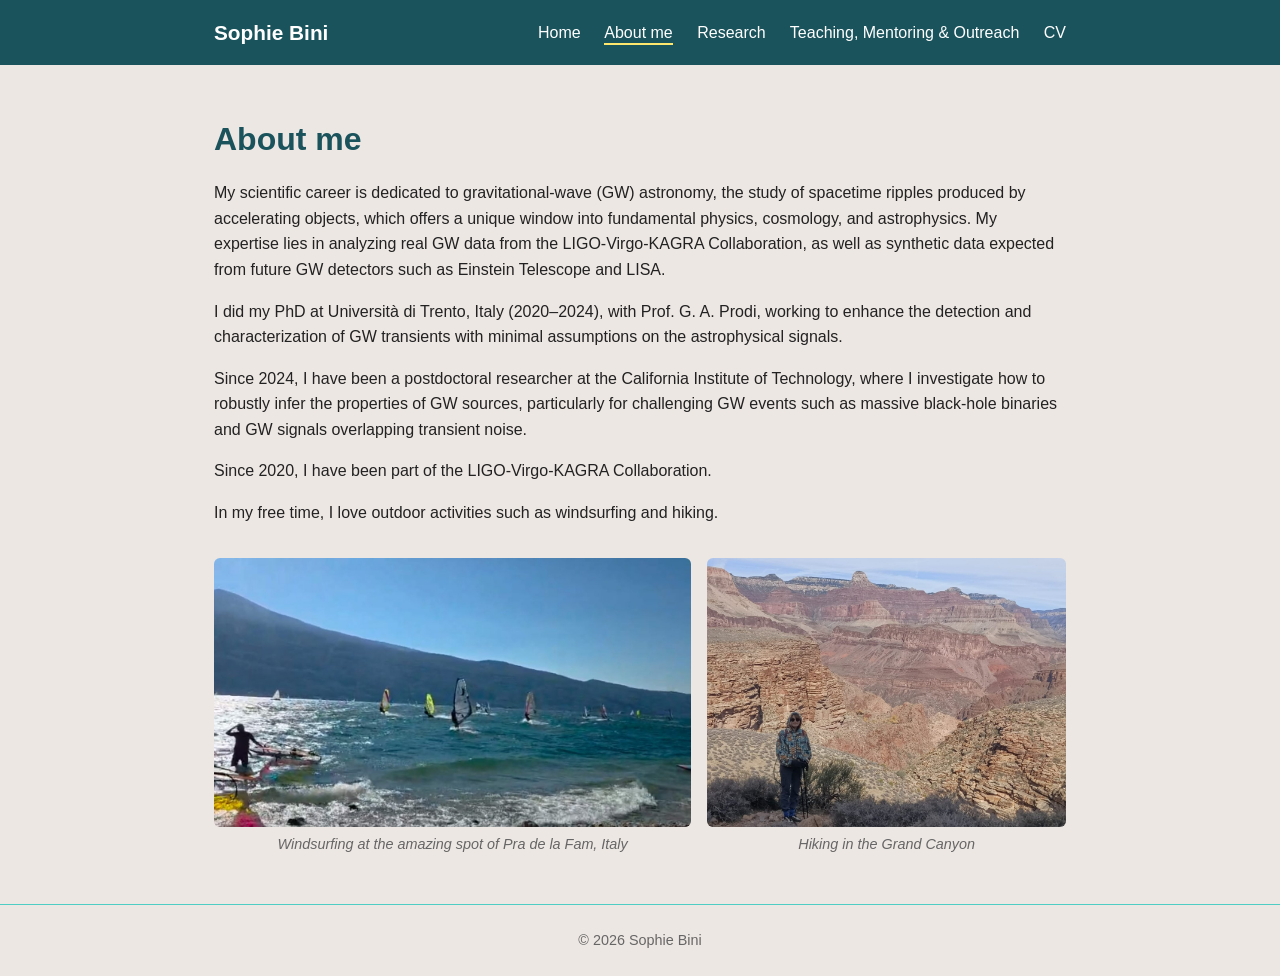
==== about.html @ 3ce2d627 "First version of personal website Co-Authored-By: Claude Opus 5.5 <noreply@anthropic.com>" ====
<!DOCTYPE html>
<html lang="en">
<head>
  <meta charset="UTF-8">
  <meta name="viewport" content="width=device-width, initial-scale=1.0">
  <title>About me &middot; Sophie Bini</title>
  <link rel="stylesheet" href="style.css">
</head>
<body>
  <header>
    <div class="nav-container">
      <a class="site-name" href="index.html">Sophie Bini</a>
      <nav>
        <a href="index.html">Home</a>
        <a href="about.html" class="active">About me</a>
        <a href="research.html">Research</a>
        <a href="teaching.html">Teaching, Mentoring &amp; Outreach</a>
        <a href="cv.html">CV</a>
      </nav>
    </div>
  </header>

  <main>
    <h1>About me</h1>

    <p>
      My scientific career is dedicated to gravitational-wave (GW) astronomy,
      the study of spacetime ripples produced by accelerating objects, which
      offers a unique window into fundamental physics, cosmology, and
      astrophysics. My expertise lies in analyzing real GW data from the
      LIGO-Virgo-KAGRA Collaboration, as well as synthetic data expected from
      future GW detectors such as Einstein Telescope and LISA.
    </p>
    <p>
      I did my PhD at Università di Trento, Italy (2020&ndash;2024), with
      Prof. G. A. Prodi, working to enhance the detection and characterization
      of GW transients with minimal assumptions on the astrophysical signals.
    </p>
    <p>
      Since 2024, I have been a postdoctoral researcher at the California
      Institute of Technology, where I investigate how to robustly infer
      the properties of GW sources, particularly for challenging GW events such
      as massive black-hole binaries and GW signals overlapping transient noise.
    </p>
    <p>Since 2020, I have been part of the LIGO-Virgo-KAGRA Collaboration.</p>
    <p>In my free time, I love outdoor activities such as windsurfing and hiking.</p>

    <div class="gallery">
      <figure style="flex: 1.77">
        <img src="images/windsurfing.jpg" alt="Windsurfers on a lake below a mountain">
        <figcaption>Windsurfing at the amazing spot of Pra de la Fam, Italy</figcaption>
      </figure>
      <figure style="flex: 1.33">
        <img src="images/grandcanyon.jpg" alt="Sophie hiking in the Grand Canyon">
        <figcaption>Hiking in the Grand Canyon</figcaption>
      </figure>
    </div>
  </main>

  <footer>&copy; 2026 Sophie Bini</footer>
</body>
</html>
---- style.css ----
/* ---------- Base ---------- */
/* Previous palette, to switch back paste these values in:
   accent #16697a, accent-mid #489fb5, accent-soft #82c0cc,
   highlight #ffa62b, bg #ede7e3 */
:root {
  --accent: #1a535c;       /* header, headings, links */
  --accent-mid: #ff6b6b;   /* link hover */
  --accent-soft: #4ecdc4;  /* borders, card stripe, menu hover */
  --highlight: #ffe66d;    /* active menu item */
  --card: #fff;            /* boxes on the page background */
  --text: #222;
  --muted: #666;
  --bg: #ede7e3;           /* page background */
  --max-width: 900px;
}

* { box-sizing: border-box; }

body {
  margin: 0;
  font-family: "Helvetica Neue", Arial, sans-serif;
  line-height: 1.6;
  color: var(--text);
  background: var(--bg);
}

a { color: var(--accent); }
a:hover { color: var(--accent-mid); }

h1, h2, h3 { color: var(--accent); line-height: 1.25; }

/* ---------- Header / navigation ---------- */
header {
  background: var(--accent);
  color: #fff;
}

.nav-container {
  max-width: var(--max-width);
  margin: 0 auto;
  padding: 1rem 1.5rem;
  display: flex;
  flex-wrap: wrap;
  align-items: center;
  justify-content: space-between;
  gap: 0.5rem;
}

.site-name {
  font-size: 1.3rem;
  font-weight: bold;
  color: #fff;
  text-decoration: none;
}

nav a {
  color: #fff;
  text-decoration: none;
  margin-left: 1.25rem;
  padding-bottom: 2px;
  border-bottom: 2px solid transparent;
}

nav a:hover { color: #fff; border-bottom-color: var(--accent-soft); }
nav a.active { border-bottom-color: var(--highlight); }

/* ---------- Page content ---------- */
main {
  max-width: var(--max-width);
  margin: 0 auto;
  padding: 2rem 1.5rem 3rem;
}

/* Welcome page hero */
.hero {
  display: flex;
  align-items: center;
  gap: 2.5rem;
  flex-wrap: wrap;
  padding: 2rem 0;
}

.hero img {
  width: 260px;
  height: auto;
  border-radius: 8px;
}

.hero-text { flex: 1; min-width: 260px; }
.hero-text h1 { margin: 0 0 1rem; font-size: 2.2rem; }

.hero-text h3 { margin: 1.5rem 0 0.25rem; }
.contacts { margin: 0; }

/* About page: photos side by side. Each figure's flex value is its image
   aspect ratio (width/height), so both photos end up the same height. */
.gallery {
  display: flex;
  gap: 1rem;
  margin-top: 2rem;
}

.gallery figure { margin: 0; }
.gallery img { width: 100%; display: block; border-radius: 6px; }

.gallery figcaption {
  margin-top: 0.4rem;
  font-size: 0.9rem;
  font-style: italic;
  color: var(--muted);
  text-align: center;
}

.note { margin-top: -0.5rem; color: var(--muted); font-style: italic; }

/* Research page: one card per topic, figure floated right */
.project {
  background: var(--card);
  border-left: 4px solid var(--accent-soft);
  border-radius: 6px;
  padding: 1.25rem 1.5rem;
  margin-bottom: 1.5rem;
  overflow: auto;
}

.project h3 { margin-top: 0; }

.project figure {
  float: right;
  width: 45%;
  margin: 0 0 1rem 1.5rem;
}

.project figure img { width: 100%; display: block; border-radius: 4px; }

.project figcaption {
  margin-top: 0.3rem;
  font-size: 0.8rem;
  color: var(--muted);
  text-align: right;
}

/* Full-width figure below the text, for wide plots */
.project figure.wide { float: none; width: 100%; margin: 1.5rem 0; }
.project figure.wide figcaption { text-align: left; font-size: 0.9rem; font-style: italic; }

/* Side-by-side plots inside a research card */
.project .gallery { margin: 1.5rem 0; }
.project .gallery figure { float: none; width: auto; margin: 0; }
.project .gallery figcaption { text-align: left; font-size: 0.85rem; font-style: italic; }

.project .more { margin-bottom: 0.25rem; font-weight: bold; }
.project ul { margin-top: 0; }

/* CV page: embedded PDF */
.cv-pdf {
  width: 100%;
  height: 85vh;
  border: 1px solid var(--accent-soft);
  border-radius: 6px;
  background: var(--card);
}

/* ---------- Footer ---------- */
footer {
  text-align: center;
  color: var(--muted);
  font-size: 0.9rem;
  padding: 1.5rem;
  border-top: 1px solid var(--accent-soft);
}

/* ---------- Small screens ---------- */
@media (max-width: 600px) {
  nav a { margin: 0 1rem 0 0; }
  .hero { justify-content: center; text-align: center; }
  .hero img { order: -1; }  /* photo above text on phones */
  .gallery { flex-direction: column; }
  .project figure { float: none; width: 100%; margin: 0 0 1rem; }
}
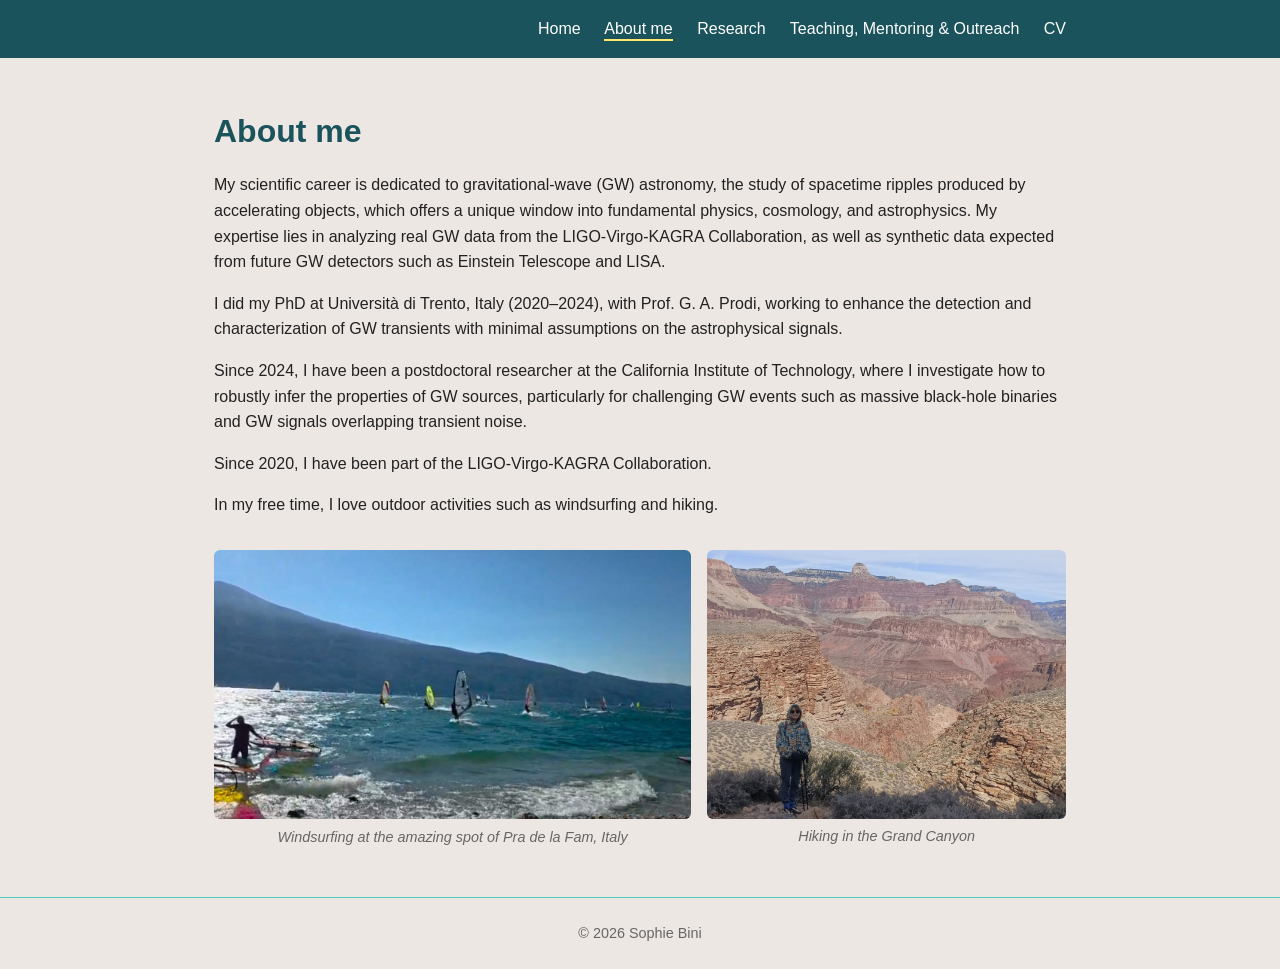
==== commit 45d2355e: "Remove name from header; show Virgo photo below panel on phones Co-Authored-By: Claude Opus 5.5 <nor" ====
--- a/about.html
+++ b/about.html
@@ -9,7 +9,6 @@
 <body>
   <header>
     <div class="nav-container">
-      <a class="site-name" href="index.html">Sophie Bini</a>
       <nav>
         <a href="index.html">Home</a>
         <a href="about.html" class="active">About me</a>
--- a/style.css
+++ b/style.css
@@ -46,12 +46,7 @@
   gap: 0.5rem;
 }
 
-.site-name {
-  font-size: 1.3rem;
-  font-weight: bold;
-  color: #fff;
-  text-decoration: none;
-}
+nav { margin-left: auto; }  /* keep menu on the right */
 
 nav a {
   color: #fff;
@@ -78,6 +73,29 @@
   gap: 2.5rem;
   flex-wrap: wrap;
   padding: 2rem 0;
+}
+
+/* Home page: Virgo photo as background, text on a translucent panel */
+body.home {
+  min-height: 100vh;
+  display: flex;
+  flex-direction: column;
+  background: var(--bg) url("images/virgo_bg.jpg") center bottom / cover no-repeat;
+}
+
+.home main { flex: 1; width: 100%; }
+
+.home .hero {
+  background: rgba(255, 255, 255, 0.9);
+  border-radius: 8px;
+  padding: 2rem 2.5rem;
+  margin-top: 2rem;
+}
+
+.home footer {
+  background: rgba(237, 231, 227, 0.75);  /* --bg, see-through */
+  padding: 0.6rem 1rem;
+  font-size: 0.8rem;
 }
 
 .hero img {
@@ -177,4 +195,14 @@
   .hero img { order: -1; }  /* photo above text on phones */
   .gallery { flex-direction: column; }
   .project figure { float: none; width: 100%; margin: 0 0 1rem; }
-}
+
+  /* Home: show the whole Virgo photo as a banner below the panel
+     (68vw = photo height at full width, aspect 1920x1310) */
+  body.home { background: var(--bg); min-height: 0; }
+  .home main {
+    background: url("images/virgo_bg.jpg") center bottom / 100% auto no-repeat;
+    padding-bottom: calc(68vw + 1rem);
+  }
+  .home .hero { margin-top: 0; padding: 1.5rem; }
+  .home footer { background: var(--bg); }
+}
